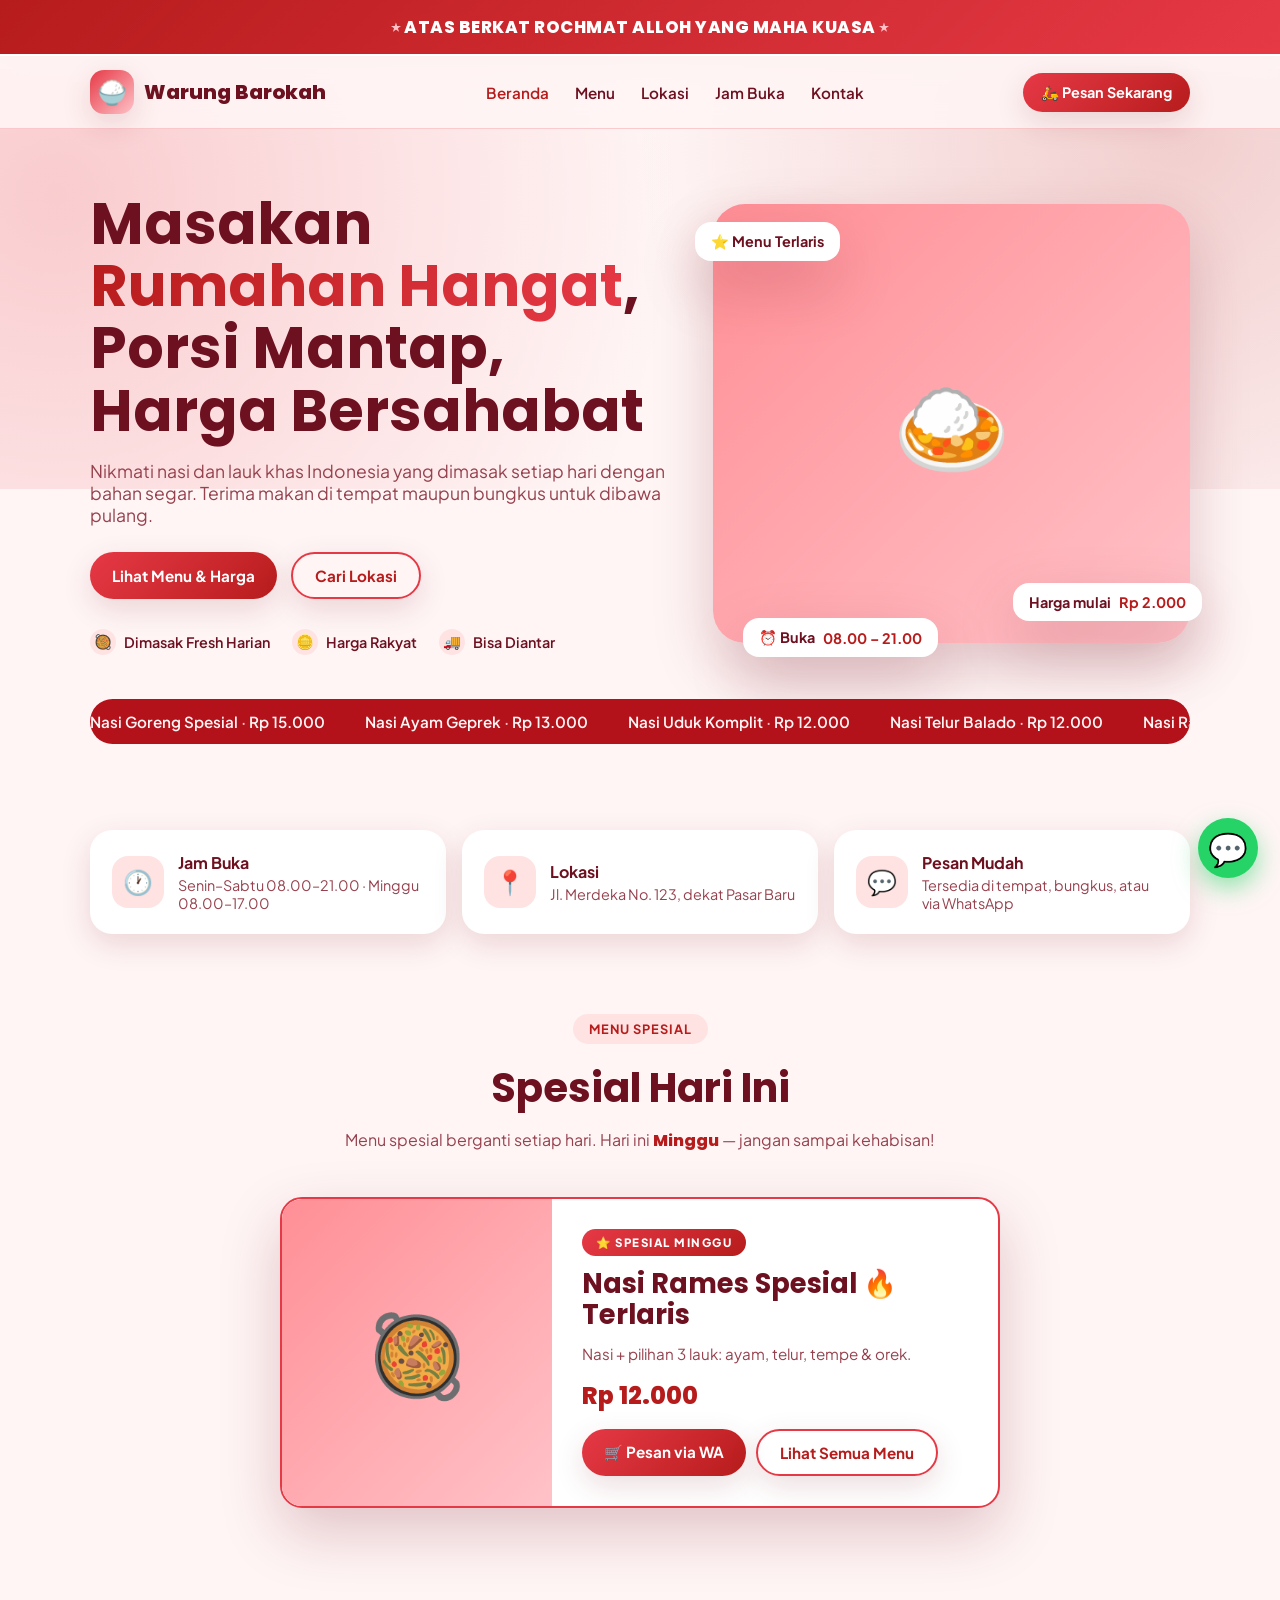
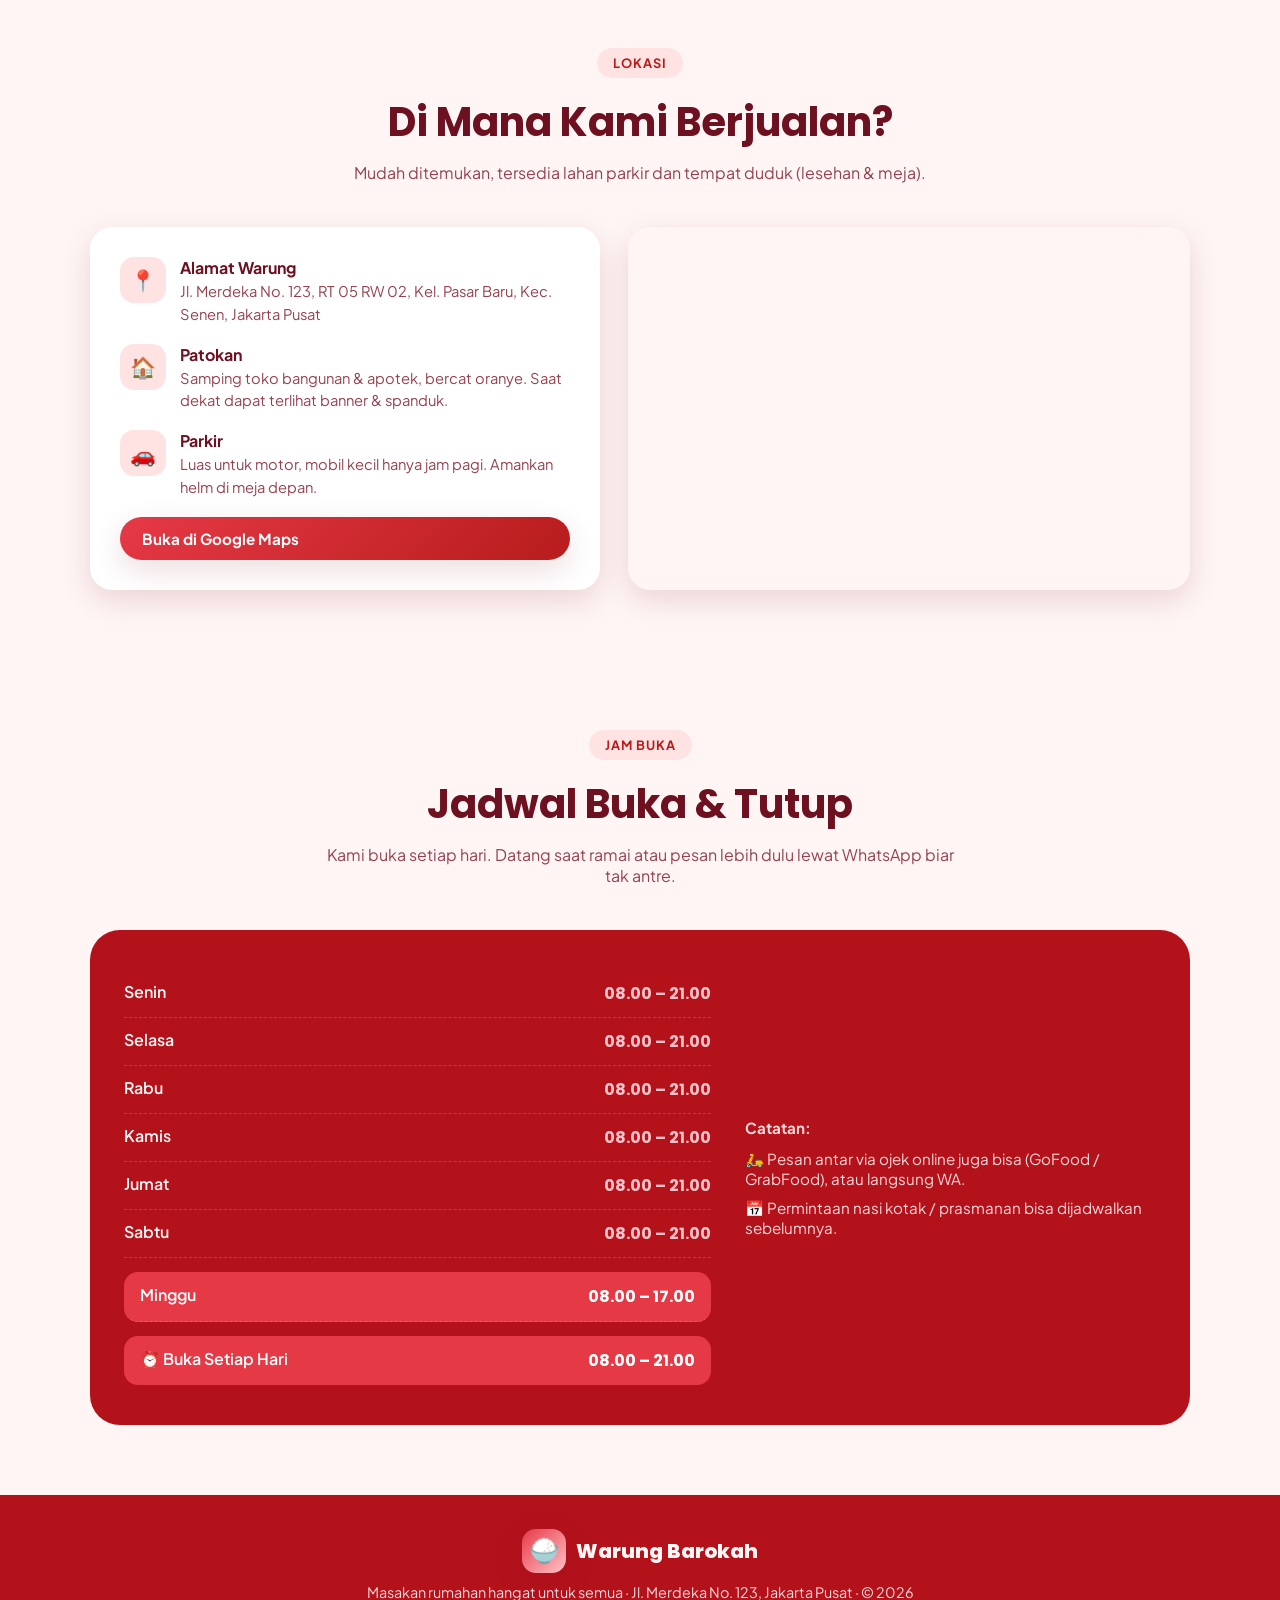
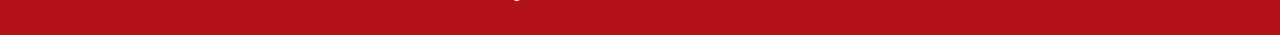
==== index.html @ 8260a33b "Add files via upload" ====
﻿<!DOCTYPE html>
<html lang="id">
<head>
<meta charset="UTF-8">
<meta name="viewport" content="width=device-width, initial-scale=1.0">
<title>Warung Barokah — Beranda</title>
<link rel="preconnect" href="https://fonts.googleapis.com">
<link rel="preconnect" href="https://fonts.gstatic.com" crossorigin>
<link href="https://fonts.googleapis.com/css2?family=Plus+Jakarta+Sans:wght@400;500;600;700;800&family=Poppins:wght@700;800;900&display=swap" rel="stylesheet">
<link rel="stylesheet" href="style.css">
</head>
<body>

<div class="top-blessing" data-txt="blessing"><span>٭</span> ATAS BERKAT ROCHMAT ALLOH YANG MAHA KUASA <span>٭</span></div>

<header>
  <div class="container nav">
    <a class="logo" href="index.html"><span class="logo-ico">🍚</span> Warung Barokah</a>
    <nav class="nav-links" id="navLinks">
      <a href="index.html" class="active">Beranda</a>
      <a href="menu.html">Menu</a>
      <a href="#lokasi">Lokasi</a>
      <a href="#jadwal">Jam Buka</a>
      <a href="https://wa.me/6281234567890">Kontak</a>
    </nav>
    <a class="btn" data-txt="orderBtn" href="https://wa.me/6281234567890?text=Halo%20Warung%20Barokah%2C%20saya%20mau%20pesan">🛵 Pesan Sekarang</a>
    <button class="burger" onclick="document.getElementById('navLinks').classList.toggle('open')">☰</button>
  </div>
</header>

<section class="hero">
  <div class="container hero-grid">
    <div class="hero-text">
      <h1 data-txt="heroTitle">Masakan <span class="hl">Rumahan Hangat</span>, Porsi Mantap, Harga Bersahabat</h1>
      <p data-txt="heroSub">Nikmati nasi dan lauk khas Indonesia yang dimasak setiap hari dengan bahan segar. Terima makan di tempat maupun bungkus untuk dibawa pulang.</p>
      <div class="hero-cta">
        <a class="btn" href="menu.html">Lihat Menu & Harga</a>
        <a class="btn ghost" href="#lokasi">Cari Lokasi</a>
      </div>
      <div class="hero-badges">
        <span class="hbadge"><span class="dot">🥘</span> Dimasak Fresh Harian</span>
        <span class="hbadge"><span class="dot">🪙</span> Harga Rakyat</span>
        <span class="hbadge"><span class="dot">🚚</span> Bisa Diantar</span>
      </div>
    </div>
    <div class="hero-photo">
      <div class="hero-img-wrap">
        <span id="heroEmoji">🍛</span>
        <img id="heroImg" src="https://images.unsplash.com/photo-1512058564366-18510be2db19?w=900&q=80" alt="Nasi goreng spesial Warung Barokah" onerror="this.style.display='none';document.getElementById('heroEmoji').style.display='grid'">
      </div>
      <div class="float-chip chip-1">⭐ Menu Terlaris</div>
      <div class="float-chip chip-2">Harga mulai <b>Rp 2.000</b></div>
      <div class="float-chip chip-3">⏰ Buka <b>08.00 – 21.00</b></div>
    </div>
  </div>

  <div class="container">
    <div class="ticker">
      <div class="ticker-track" id="tickerTrack"></div>
    </div>
  </div>
</section>

<div class="container">
  <div class="info-strip">
    <div class="info-card">
      <div class="ico">🕐</div>
      <div><h4 data-txt="infoJamTitle">Jam Buka</h4><p data-txt="infoJamText">Senin–Sabtu 08.00–21.00 · Minggu 08.00–17.00</p></div>
    </div>
    <div class="info-card">
      <div class="ico">📍</div>
      <div><h4 data-txt="infoLokTitle">Lokasi</h4><p data-txt="infoLokText">Jl. Merdeka No. 123, dekat Pasar Baru</p></div>
    </div>
    <div class="info-card">
      <div class="ico">💬</div>
      <div><h4 data-txt="infoPesanTitle">Pesan Mudah</h4><p data-txt="infoPesanText">Tersedia di tempat, bungkus, atau via WhatsApp</p></div>
    </div>
  </div>
</div>

<section id="spesial">
  <div class="container">
    <div class="sec-head reveal">
      <span class="sec-tag" data-txt="spesialTag">Menu Spesial</span>
      <h2 data-txt="spesialTitle">Spesial Hari Ini</h2>
      <p data-txt="spesialSub">Menu spesial berganti setiap hari. Hari ini <span class="special-day" id="specialDay"></span> — jangan sampai kehabisan!</p>
    </div>
    <div id="specialCard" class="special-wrap reveal"></div>
  </div>
</section>

<section id="lokasi">
  <div class="container">
    <div class="sec-head reveal">
      <span class="sec-tag" data-txt="lokTag">Lokasi</span>
      <h2 data-txt="lokTitle">Di Mana Kami Berjualan?</h2>
      <p data-txt="lokSub">Mudah ditemukan, tersedia lahan parkir dan tempat duduk (lesehan & meja).</p>
    </div>
    <div class="loc-grid">
      <div class="loc-info reveal">
        <div class="loc-row">
          <div class="ico">📍</div>
          <div><h4>Alamat Warung</h4><p id="locAddress">Jl. Merdeka No. 123, RT 05 RW 02, Kel. Pasar Baru, Kec. Senen, Jakarta Pusat</p></div>
        </div>
        <div class="loc-row">
          <div class="ico">🏠</div>
          <div><h4>Patokan</h4><p>Samping toko bangunan & apotek, bercat oranye. Saat dekat dapat terlihat banner & spanduk.</p></div>
        </div>
        <div class="loc-row">
          <div class="ico">🚗</div>
          <div><h4>Parkir</h4><p>Luas untuk motor, mobil kecil hanya jam pagi. Amankan helm di meja depan.</p></div>
        </div>
        <a class="btn" id="mapsBtn" href="#" target="_blank" rel="noopener">Buka di Google Maps</a>
      </div>
      <div class="loc-map reveal">
        <iframe id="mapFrame" src="https://maps.google.com/maps?q=Jl.%20Merdeka%20No.%20123%2C%20Jakarta%20Pusat&t=&z=15&ie=UTF8&iwloc=&output=embed" loading="lazy" title="Peta lokasi warung"></iframe>
      </div>
    </div>
  </div>
</section>

<section id="jadwal">
  <div class="container">
    <div class="sec-head reveal">
      <span class="sec-tag" data-txt="jadTag">Jam Buka</span>
      <h2 data-txt="jadTitle">Jadwal Buka & Tutup</h2>
      <p data-txt="jadSub">Kami buka setiap hari. Datang saat ramai atau pesan lebih dulu lewat WhatsApp biar tak antre.</p>
    </div>
    <div class="hours-wrap reveal">
      <div class="hours-grid">
        <div id="hoursList"></div>
        <div class="hours-note">
          <p><strong data-txt="noticeTitle">Catatan:</strong></p>
          <ul>
            <li data-txt="notice1">🛵 Pesan antar via ojek online juga bisa (GoFood / GrabFood), atau langsung WA.</li>
            <li data-txt="notice2">📅 Permintaan nasi kotak / prasmanan bisa dijadwalkan sebelumnya.</li>
          </ul>
        </div>
      </div>
    </div>
  </div>
</section>

<footer>
  <div class="container">
    <a class="logo" href="index.html"><span class="logo-ico">🍚</span> Warung Barokah</a>
    <p data-txt="footerText">Masakan rumahan hangat untuk semua · Jl. Merdeka No. 123, Jakarta Pusat · © <span id="year"></span></p>
  </div>
</footer>

<a class="wa-float" href="https://wa.me/6281234567890?text=Halo%20Warung%20Barokah%2C%20saya%20mau%20pesan" aria-label="Pesan via WhatsApp">💬</a>

<script src="config.js"></script>
<script src="app.js"></script>
<script>
  function renderHours() {
    var el = document.getElementById("hoursList");
    el.innerHTML = "";
    HOURS.forEach(function (h) {
      var row = document.createElement("div");
      row.className = "day-row" + (h.sum ? " sum" : "");
      row.innerHTML = '<span>' + h.day + '</span><span class="open">' + h.open + " – " + h.close + "</span>";
      el.appendChild(row);
    });
    var total = document.createElement("div");
    total.className = "day-row sum";
    var first = HOURS[0];
    total.innerHTML = '<span>⏰ Buka Setiap Hari</span><span class="open">' + first.open + " – " + first.close + "</span>";
    el.appendChild(total);
  }

  function renderTicker() {
    var names = [];
    Object.keys(MENU).forEach(function (id) {
      MENU[id].items.forEach(function (it) { names.push(it.name + " <em>·</em> " + rupiah(it.price)); });
    });
    var half = names.map(function (n) { return "<span>" + n + "</span>"; }).join("");
    document.getElementById("tickerTrack").innerHTML = half + half;
  }

  function renderSpecial() {
    var wrap = document.getElementById("specialCard");
    var day = todayName();
    document.getElementById("specialDay").textContent = day;
    var item = findMenuItem(MENU_SPESIAL[day]);
    if (!item) {
      wrap.innerHTML = '<div class="special-empty">Tidak ada menu spesial hari ' + day + '. Lihat menu lainnya di halaman <a href="menu.html" style="color:var(--orange-2);font-weight:700;">Menu</a> ya!</div>';
      return;
    }
    var photo = '<div class="special-photo"><span>' + item.emoji + '</span>';
    if (item.img) {
      photo += '<img src="' + imgSrc(item) + '" alt="' + item.name + '" loading="lazy" onerror="this.style.display=\'none\'">';
    }
    photo += "</div>";
    var hot = item.hot ? ' 🔥 Terlaris' : "";
    wrap.innerHTML =
      '<div class="special-card">' +
        photo +
        '<div class="special-body">' +
          '<span class="special-tag">⭐ Spesial ' + day + '</span>' +
          '<h3>' + item.name + hot + '</h3>' +
          '<p class="special-desc">' + item.desc + '</p>' +
          '<span class="special-price">' + rupiah(item.price) + '</span>' +
          '<div class="special-cta">' +
            '<a class="btn" href="' + waLink(item) + '" target="_blank" rel="noopener">🛒 Pesan via WA</a>' +
            '<a class="btn ghost" href="menu.html">Lihat Semua Menu</a>' +
          '</div>' +
        '</div>' +
      '</div>';
  }

  document.addEventListener("DOMContentLoaded", function () {
    initBase();
    renderHours();
    renderTicker();
    renderSpecial();
  });
</script>
</body>
</html>
---- style.css ----
/* ==============================================================
   style.css — CSS bersama untuk Beranda (index.html) & Menu (menu.html)
   Jangan diubah. Edit cukup di config.js saja.
   ============================================================== */

:root {
    --cream: #fff5f5;
    --cream-2: #ffe3e3;
    --brown: #6d1020;
    --brown-2: #b3121b;
    --orange: #e63946;
    --orange-2: #b71c1c;
    --yellow: #ffc2c8;
    --green: #3a8d5c;
    --red: #e63946;
    --shadow: 0 10px 30px rgba(120, 16, 30, .14);
    --shadow-lg: 0 24px 60px rgba(120, 16, 30, .22);
    --radius: 22px;
  }
  * { margin: 0; padding: 0; box-sizing: border-box; }
  html { scroll-behavior: smooth; }
  body {
    font-family: 'Plus Jakarta Sans', sans-serif;
    background: var(--cream);
    color: var(--brown);
    overflow-x: hidden;
  }
  h1, h2, h3 { font-family: 'Poppins', sans-serif; }

  .container { width: min(1100px, 92%); margin: 0 auto; }

  /* NAVBAR */
  header {
    position: sticky; top: 0; z-index: 50;
    background: rgba(255, 245, 245, .88);
    backdrop-filter: blur(12px);
    border-bottom: 1px solid rgba(230, 57, 70, .22);
  }
  .nav {
    display: flex; align-items: center; justify-content: space-between;
    padding: 14px 0;
  }
  .logo { display: flex; align-items: center; gap: 10px; font-family: 'Poppins', sans-serif; font-weight: 800; font-size: 1.25rem; }
  a.logo { text-decoration: none; color: inherit; }
  .logo-ico {
    width: 44px; height: 44px; border-radius: 14px;
    background: linear-gradient(135deg, var(--orange), var(--yellow));
    display: grid; place-items: center; font-size: 1.5rem;
    box-shadow: var(--shadow);
  }
  .nav-links { display: flex; gap: 26px; }
  .nav-links a { color: var(--brown); text-decoration: none; font-weight: 600; font-size: .95rem; }
  .nav-links a:hover { color: var(--orange-2); }
  .nav-links a.active { color: var(--orange-2); }
  .btn {
    display: inline-flex; align-items: center; gap: 8px;
    background: linear-gradient(135deg, var(--orange), var(--orange-2));
    color: #fff; font-weight: 700; font-size: .95rem;
    padding: 12px 22px; border-radius: 999px; text-decoration: none;
    box-shadow: var(--shadow); border: 0; cursor: pointer;
    transition: transform .15s ease, box-shadow .15s ease;
  }
  .btn:hover { transform: translateY(-2px); box-shadow: var(--shadow-lg); }
  .btn.ghost { background: transparent; color: var(--orange-2); border: 2px solid var(--orange); }
  .nav .btn { padding: 10px 18px; font-size: .9rem; }
  .burger { display: none; background: none; border: 0; font-size: 1.6rem; color: var(--brown); cursor: pointer; }

  /* HERO */
  .hero { position: relative; padding: 64px 0 40px; }
  .hero::before {
    content: ''; position: absolute; inset: -60px -10% auto;
    height: 420px; background:
      radial-gradient(circle at 12% 30%, rgba(230,57,70,.22), transparent 45%),
      radial-gradient(circle at 85% 15%, rgba(183,28,28,.18), transparent 40%);
    z-index: -1;
  }
  .hero-grid { display: grid; grid-template-columns: 1.1fr .9fr; gap: 40px; align-items: center; }
  .hero-text h1 { font-size: clamp(2.2rem, 5vw, 3.6rem); line-height: 1.08; margin-bottom: 18px; }
  .hero-text h1 .hl {
    background: linear-gradient(120deg, var(--orange-2), var(--orange));
    -webkit-background-clip: text; background-clip: text; color: transparent;
  }
  .hero-text p { font-size: 1.1rem; color: #96424e; max-width: 46ch; margin-bottom: 26px; }
  .hero-cta { display: flex; gap: 14px; flex-wrap: wrap; }
  .hero-badges { display: flex; gap: 22px; margin-top: 30px; flex-wrap: wrap; }
  .hbadge { display: flex; align-items: center; gap: 8px; font-weight: 600; font-size: .9rem; }
  .hbadge .dot { width: 26px; height: 26px; border-radius: 50%; display: grid; place-items: center; background: var(--cream-2); }

  .hero-photo { position: relative; }
  .hero-img-wrap {
    position: relative; border-radius: 32px; overflow: hidden;
    box-shadow: var(--shadow-lg); aspect-ratio: 1 / .92;
    background: linear-gradient(135deg, #ff8f96, #ffc2c8);
    display: grid; place-items: center; font-size: 6rem;
  }
  .hero-img-wrap img { position: absolute; inset: 0; width: 100%; height: 100%; object-fit: cover; }
  .float-chip {
    position: absolute; background: #fff; border-radius: 16px;
    box-shadow: var(--shadow-lg); padding: 10px 16px;
    font-weight: 700; font-size: .9rem; display: flex; align-items: center; gap: 8px;
  }
  .float-chip b { color: var(--orange-2); }
  .chip-1 { top: 18px; left: -18px; }
  .chip-2 { bottom: 22px; right: -12px; }
  .chip-3 { bottom: -14px; left: 30px; }

  /* TICKER */
  .ticker {
    margin: 44px auto 0; overflow: hidden; position: relative;
    background: var(--brown-2); color: var(--cream);
    border-radius: 999px; padding: 13px 0;
  }
  .ticker-track { display: flex; gap: 40px; white-space: nowrap; width: max-content; animation: ticker 26s linear infinite; font-weight: 600; font-size: .95rem; }
  .ticker-track span em { font-style: normal; color: var(--yellow); }
  @keyframes ticker { to { transform: translateX(-50%); } }

  /* PAGE HERO (halaman Menu) */
  .page-hero { position: relative; text-align: center; padding: 60px 0 0; }
  .page-hero::before {
    content: ''; position: absolute; inset: -60px -10% auto;
    height: 360px; background:
      radial-gradient(circle at 50% 15%, rgba(230,57,70,.16), transparent 60%);
    z-index: -1;
  }
  .page-hero h1 { font-size: clamp(2rem, 4.5vw, 3.2rem); margin: 6px 0 12px; }
  .page-hero p { color: #96424e; max-width: 46ch; margin: 0 auto 20px; }

  /* INFO STRIP */
  .info-strip { display: grid; grid-template-columns: repeat(3, 1fr); gap: 16px; margin: 46px 0 10px; }
  .info-card {
    background: #fff; border-radius: var(--radius); padding: 22px;
    box-shadow: var(--shadow); display: flex; gap: 14px; align-items: center;
  }
  .info-card .ico {
    width: 52px; height: 52px; flex-shrink: 0; border-radius: 16px;
    background: var(--cream-2); display: grid; place-items: center; font-size: 1.5rem;
  }
  .info-card h4 { font-size: 1rem; margin-bottom: 3px; }
  .info-card p { color: #96424e; font-size: .9rem; }

  /* SECTION */
  section { padding: 70px 0; }
  .sec-head { text-align: center; max-width: 640px; margin: 0 auto 44px; }
  .sec-tag {
    display: inline-block; background: var(--cream-2); color: var(--orange-2);
    font-weight: 700; font-size: .8rem; letter-spacing: 1px;
    padding: 7px 16px; border-radius: 999px; margin-bottom: 14px; text-transform: uppercase;
  }
  .sec-head h2 { font-size: clamp(1.7rem, 3.5vw, 2.5rem); margin-bottom: 10px; }
  .sec-head p { color: #96424e; }

  /* TABS */
  .tabs { display: flex; justify-content: center; flex-wrap: wrap; gap: 10px; margin-bottom: 36px; }
  .tab {
    background: #fff; border: 2px solid transparent; color: var(--brown);
    font-family: 'Plus Jakarta Sans', sans-serif; font-weight: 700; font-size: .95rem;
    padding: 10px 22px; border-radius: 999px; cursor: pointer;
    box-shadow: var(--shadow); transition: all .15s ease;
  }
  .tab:hover { border-color: var(--orange); }
  .tab.active { background: linear-gradient(135deg, var(--orange), var(--orange-2)); color: #fff; }

  /* MENU GRID */
  .menu-grid { display: grid; grid-template-columns: repeat(auto-fill, minmax(250px, 1fr)); gap: 24px; }
  .m-card {
    background: #fff; border-radius: var(--radius); overflow: hidden;
    box-shadow: var(--shadow); transition: transform .18s ease, box-shadow .18s ease;
  }
  .m-card:hover { transform: translateY(-6px); box-shadow: var(--shadow-lg); }
  .m-photo {
    position: relative; height: 160px;
    background: linear-gradient(135deg, #ff8f96, #ffc2c8);
    display: grid; place-items: center; font-size: 4rem;
  }
  .m-photo img { position: absolute; inset: 0; width: 100%; height: 100%; object-fit: cover; }
  .m-badge {
    position: absolute; top: 10px; left: 10px; z-index: 2;
    background: var(--red); color: #fff; font-size: .7rem; font-weight: 700;
    padding: 5px 11px; border-radius: 999px; box-shadow: var(--shadow);
  }
  .m-card-body { padding: 16px 16px 18px; position: relative; }
  .m-price {
    position: absolute; top: -20px; right: 14px;
    background: #fff; color: var(--orange-2); font-weight: 800; font-family: 'Poppins', sans-serif;
    padding: 7px 14px; border-radius: 999px; font-size: .95rem;
    box-shadow: var(--shadow); border: 2px solid var(--orange);
  }
  .m-card-body h3 { font-size: 1.05rem; margin-bottom: 4px; }
  .m-card-body p { color: #96424e; font-size: .85rem; line-height: 1.5; margin-bottom: 12px; }
  .m-order {
    display: inline-flex; align-items: center; gap: 6px;
    color: var(--green); font-weight: 700; font-size: .85rem; text-decoration: none;
  }
  .m-order:hover { text-decoration: underline; }

  /* SPECIAL DAILY */
  .special-wrap { max-width: 720px; margin: 0 auto; }
  .special-day { color: var(--orange-2); font-weight: 800; font-family: 'Poppins', sans-serif; }
  .special-card {
    display: grid; grid-template-columns: 270px 1fr;
    background: #fff; border-radius: var(--radius); overflow: hidden;
    box-shadow: var(--shadow-lg); border: 2px solid var(--orange);
  }
  .special-photo {
    position: relative; min-height: 250px;
    background: linear-gradient(135deg, #ff8f96, #ffc2c8);
    display: grid; place-items: center; font-size: 5rem;
  }
  .special-photo img { position: absolute; inset: 0; width: 100%; height: 100%; object-fit: cover; }
  .special-body { padding: 30px; display: flex; flex-direction: column; gap: 12px; justify-content: center; }
  .special-tag {
    display: inline-block; width: max-content;
    background: linear-gradient(135deg, var(--orange), var(--orange-2));
    color: #fff; font-size: .72rem; font-weight: 800; letter-spacing: 1.5px;
    padding: 6px 14px; border-radius: 999px; text-transform: uppercase;
  }
  .special-body h3 { font-size: 1.7rem; line-height: 1.15; }
  .special-body .special-desc { color: #96424e; font-size: .95rem; line-height: 1.55; }
  .special-price { font-family: 'Poppins', sans-serif; font-weight: 800; font-size: 1.5rem; color: var(--orange-2); }
  .special-cta { display: flex; gap: 10px; margin-top: 4px; flex-wrap: wrap; }
  .special-empty {
    background: #fff; border: 2px dashed var(--orange); border-radius: var(--radius);
    padding: 28px; text-align: center; color: #96424e; font-weight: 600;
  }

  /* LOCATION */
  .loc-grid { display: grid; grid-template-columns: 1fr 1.1fr; gap: 28px; align-items: stretch; }
  .loc-info {
    background: #fff; border-radius: var(--radius); padding: 30px;
    box-shadow: var(--shadow); display: flex; flex-direction: column; gap: 18px;
  }
  .loc-row { display: flex; gap: 14px; align-items: flex-start; }
  .loc-row .ico {
    width: 46px; height: 46px; flex-shrink: 0; border-radius: 14px;
    background: var(--cream-2); display: grid; place-items: center; font-size: 1.3rem;
  }
  .loc-row h4 { font-size: 1rem; margin-bottom: 2px; }
  .loc-row p { color: #96424e; font-size: .92rem; line-height: 1.55; }
  .loc-map { border-radius: var(--radius); overflow: hidden; box-shadow: var(--shadow); min-height: 320px; }
  .loc-map iframe { width: 100%; height: 100%; border: 0; min-height: 320px; display: block; }

  /* HOURS */
  .hours-wrap { background: var(--brown-2); border-radius: 30px; padding: 40px 34px; color: var(--cream); }
  .hours-grid { display: grid; grid-template-columns: 2fr 1.4fr; gap: 34px; align-items: center; }
  .day-row { display: flex; justify-content: space-between; gap: 14px; padding: 11px 0; border-bottom: 1px dashed rgba(255,247,236,.18); font-weight: 600; }
  .day-row:last-child { border-bottom: 0; }
  .day-row .open { color: var(--yellow); font-family: 'Poppins', sans-serif; font-weight: 700; }
  .day-row.sum { background: var(--orange); color: #fff; border-radius: 14px; padding: 12px 16px; margin-top: 14px; }
  .day-row.sum .open { color: #fff; }
  .hours-note { font-size: .95rem; color: #ffd9dc; }
  .hours-note ul { margin-top: 12px; display: grid; gap: 10px; list-style: none; }
  .hours-note li { display: flex; gap: 10px; align-items: flex-start; }

  /* FOOTER */
  footer { background: var(--brown-2); color: #ffd9dc; padding: 34px 0; text-align: center; }
  footer .logo { color: var(--cream); justify-content: center; margin-bottom: 10px; }
  footer a.logo { color: var(--cream); }
  footer p { font-size: .9rem; }

  /* FLOAT WA */
  .wa-float {
    position: fixed; bottom: 22px; right: 22px; z-index: 60;
    width: 60px; height: 60px; border-radius: 50%;
    background: #25d366; display: grid; place-items: center;
    font-size: 2rem; box-shadow: 0 10px 25px rgba(37, 211, 102, .5);
    text-decoration: none; transition: transform .15s ease;
  }
  .wa-float:hover { transform: scale(1.1); }

  .reveal { opacity: 0; transform: translateY(24px); transition: opacity .6s ease, transform .6s ease; }
  .reveal.show { opacity: 1; transform: none; }

  /* TOP BLESSING BANNER */
  .top-blessing {
    background: linear-gradient(135deg, var(--orange-2), var(--orange));
    color: #fff; text-align: center;
    padding: 14px 16px; font-weight: 800;
    letter-spacing: .5px; font-size: clamp(.8rem, 2.4vw, 1.05rem);
    font-family: 'Poppins', sans-serif;
    border-bottom: 2px solid #fff;
    box-shadow: 0 4px 14px rgba(120, 16, 30, .25);
  }
  .top-blessing span { color: var(--yellow); }

  /* RESPONSIVE */
  @media (max-width: 920px) {
    .hero-grid, .loc-grid { grid-template-columns: 1fr; }
    .info-strip { grid-template-columns: 1fr; }
    .hours-grid { grid-template-columns: 1fr; }
    .special-card { grid-template-columns: 1fr; }
    .special-photo { min-height: 200px; }
    .chip-1 { left: 8px; }
    .chip-2 { right: 8px; }
    .nav-links {
      display: none; position: absolute; top: 100%; left: 0; right: 0;
      flex-direction: column; background: var(--cream); padding: 20px 6%;
      box-shadow: var(--shadow-lg); gap: 16px;
    }
    .nav-links.open { display: flex; }
    .burger { display: block; }
  }
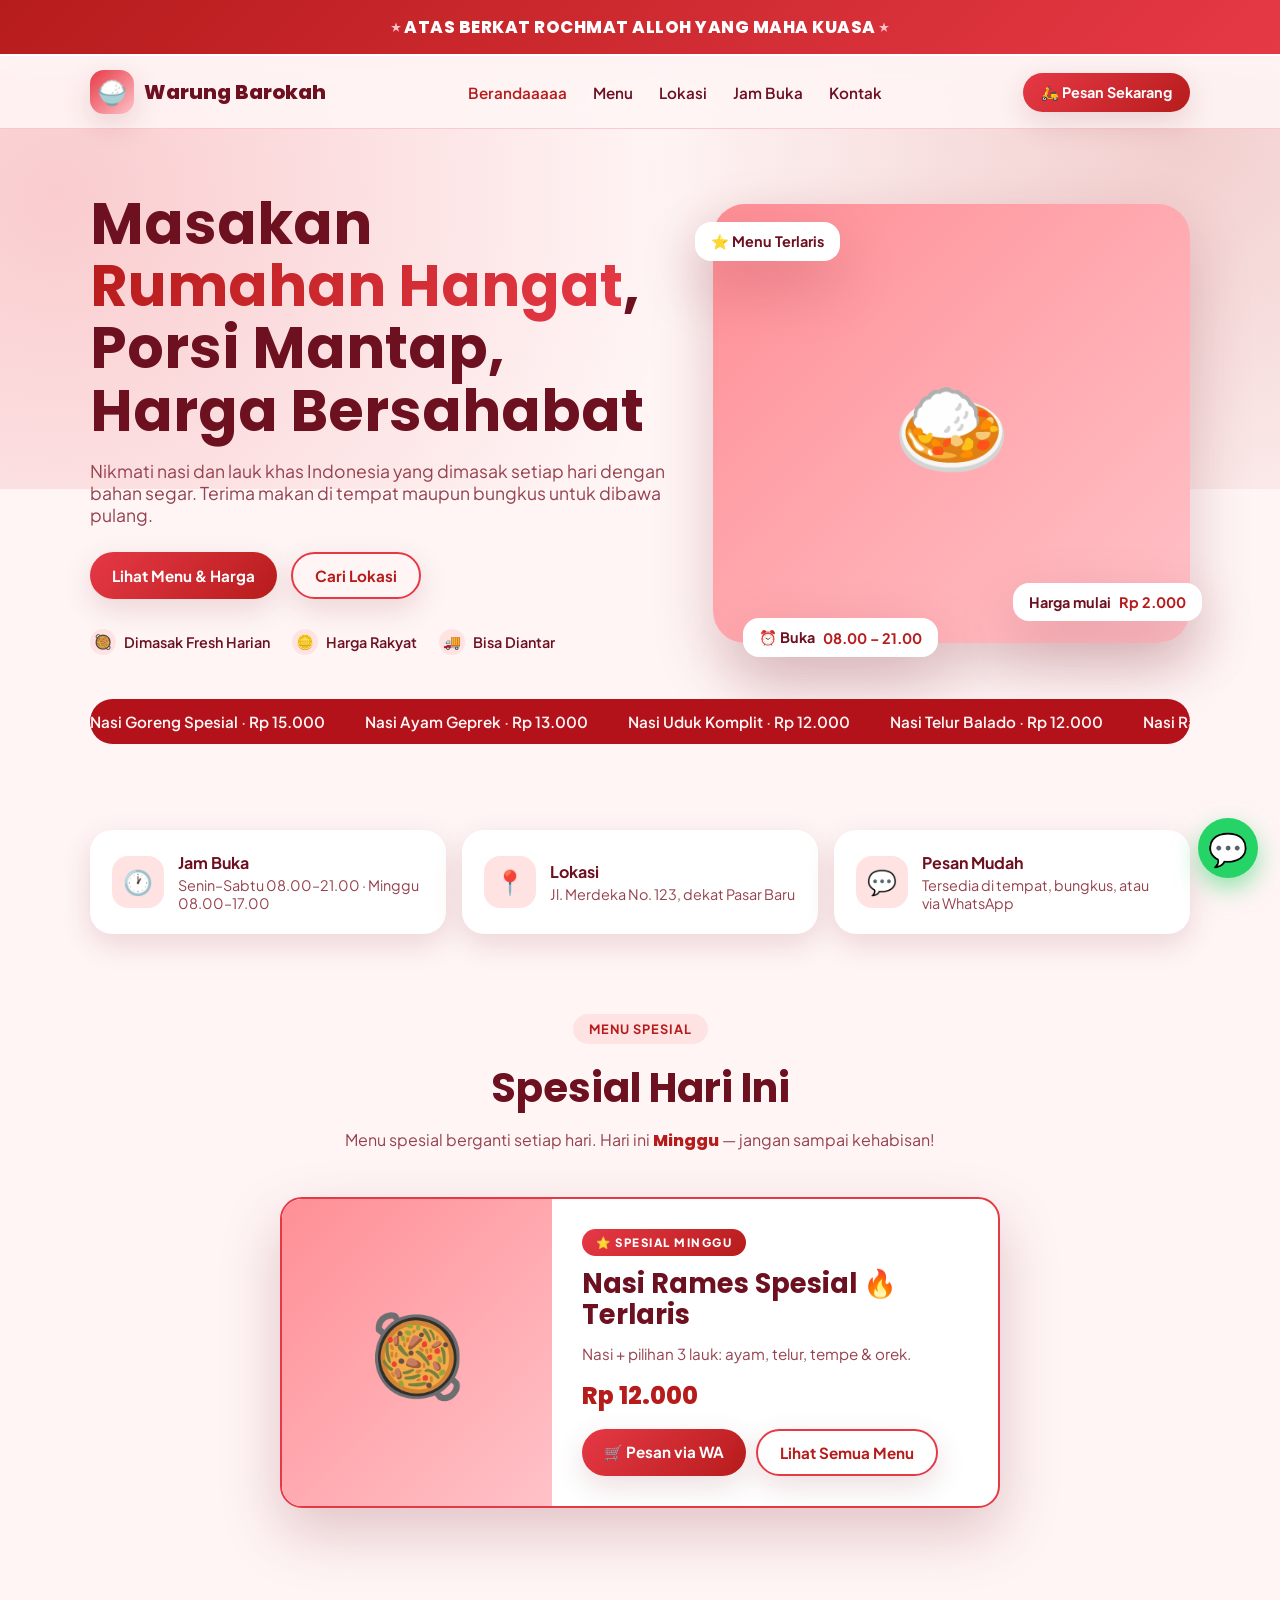
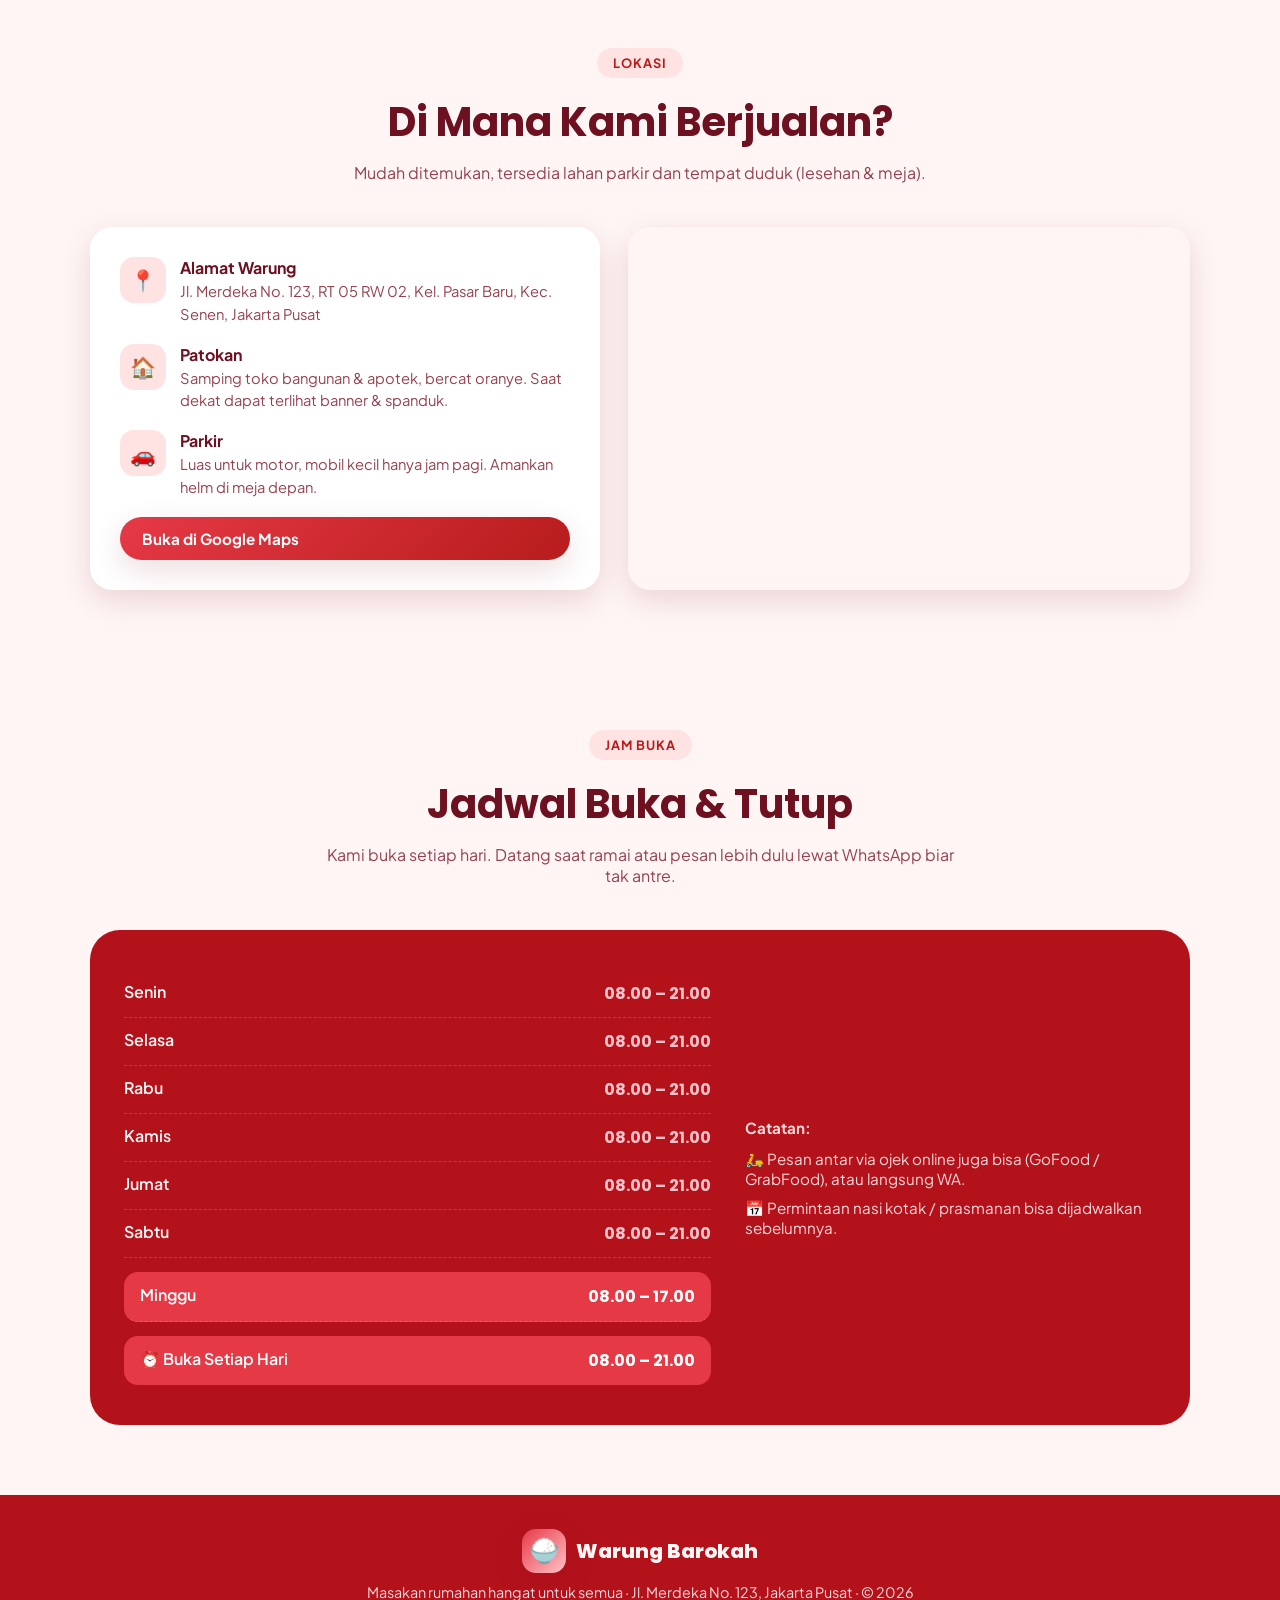
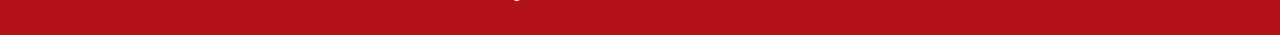
==== commit ec1970c5: "update 1.1" ====
--- a/index.html
+++ b/index.html
@@ -17,7 +17,7 @@
   <div class="container nav">
     <a class="logo" href="index.html"><span class="logo-ico">🍚</span> Warung Barokah</a>
     <nav class="nav-links" id="navLinks">
-      <a href="index.html" class="active">Beranda</a>
+      <a href="index.html" class="active">Berandaaaaa</a>
       <a href="menu.html">Menu</a>
       <a href="#lokasi">Lokasi</a>
       <a href="#jadwal">Jam Buka</a>
